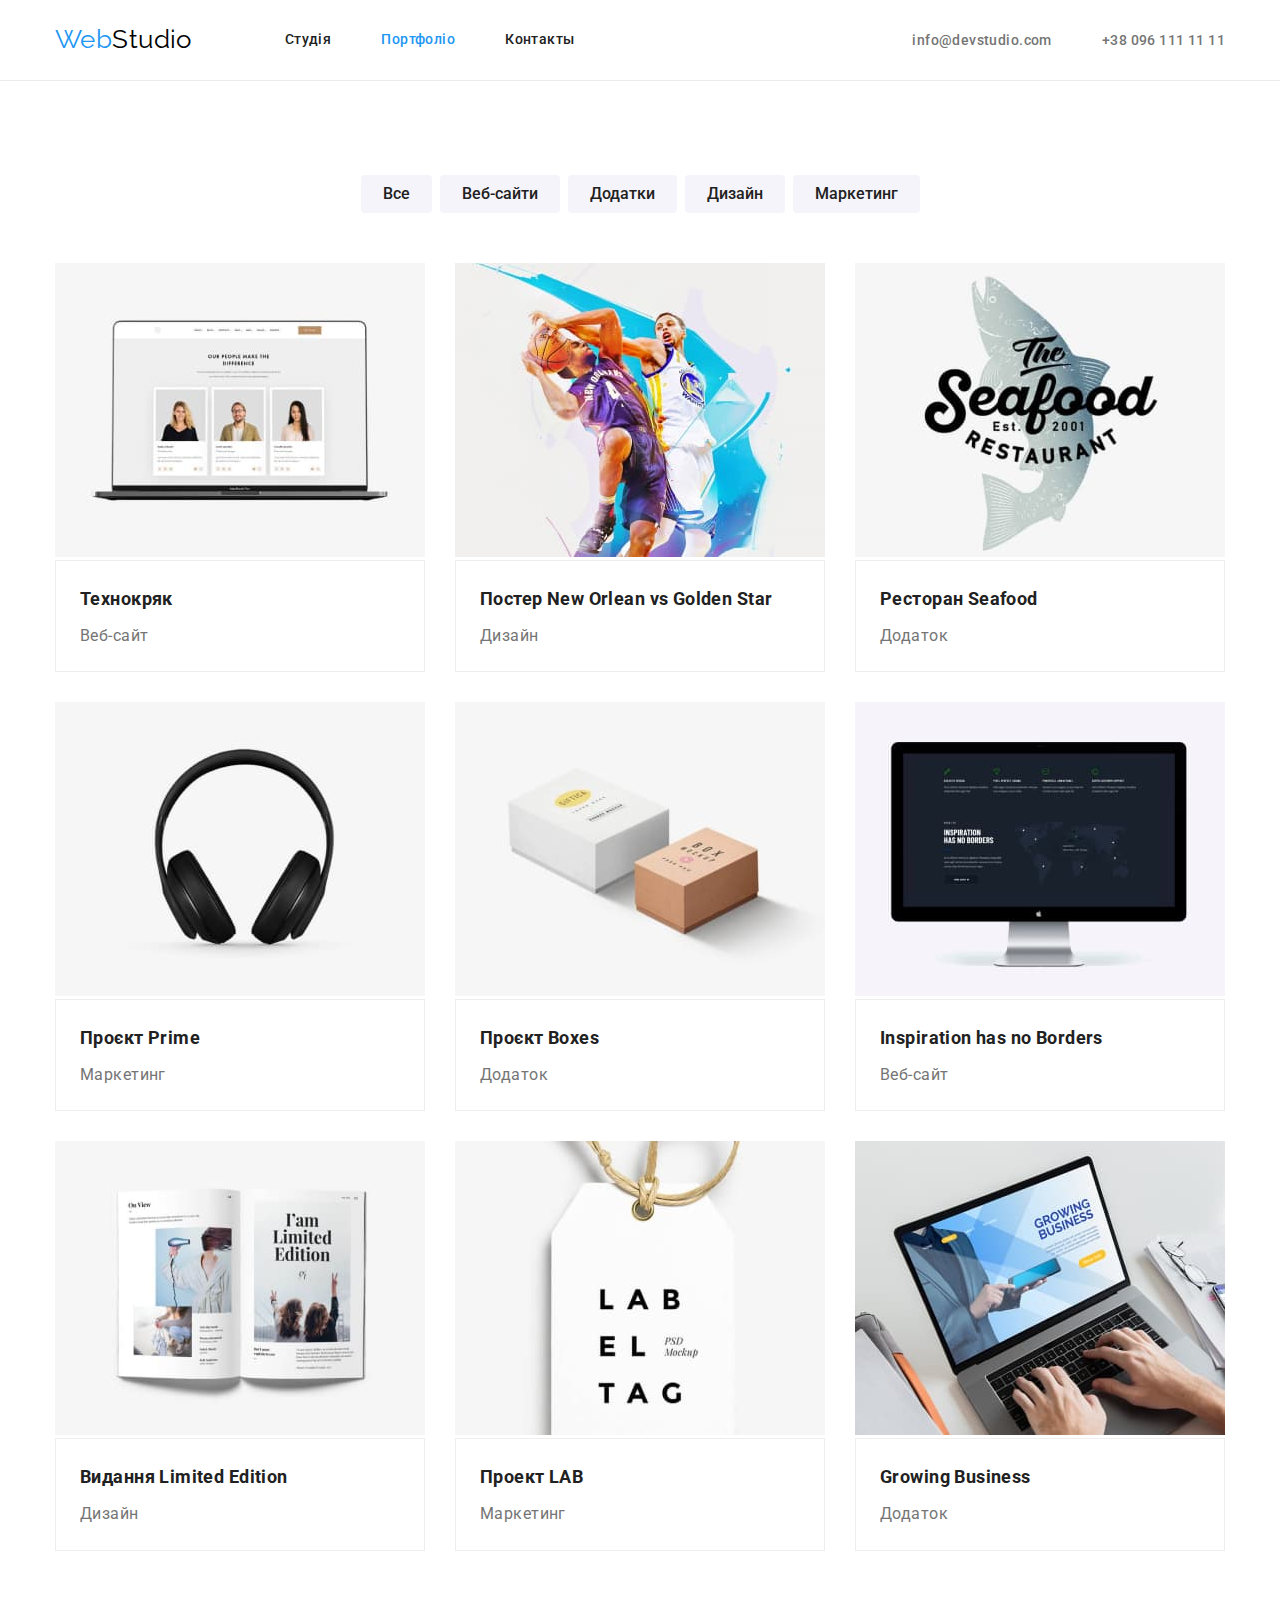
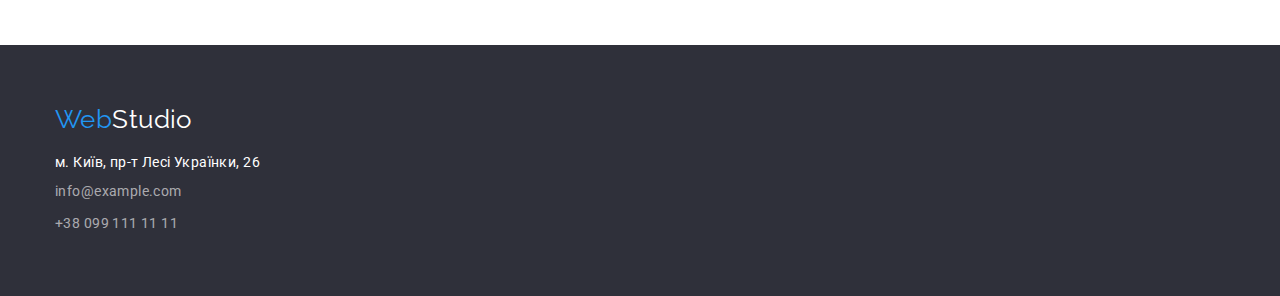
==== portfolio.html @ a88fa3f8 "star #4" ====
<!DOCTYPE html>
<html lang="ru">
  <head>
    <meta charset="UTF-8" />
    <meta http-equiv="X-UA-Compatible" content="IE=edge" />
    <meta name="viewport" content="width=device-width, initial-scale=1.0" />
    <title>Портфолио</title>
    <link rel="preconnect" href="https://fonts.googleapis.com" />
    <link rel="preconnect" href="https://fonts.gstatic.com" crossorigin />
    <link
      href="https://fonts.googleapis.com/css2?family=Raleway:wght@700&family=Roboto:wght@400;500;700;900&display=swap"
      rel="stylesheet"
    />
    <link
      rel="stylesheet"
      href="https://cdnjs.cloudflare.com/ajax/libs/modern-normalize/1.1.0/modern-normalize.css"
      integrity="sha512-Y0MM+V6ymRKN2zStTqzQ227DWhhp4Mzdo6gnlRnuaNCbc+YN/ZH0sBCLTM4M0oSy9c9VKiCvd4Jk44aCLrNS5Q=="
      crossorigin="anonymous"
      referrerpolicy="no-referrer"
    />

    <link rel="stylesheet" href="./css/styles.css" />
  </head>
  <body>
    <header class="page-header">
      <div class="container">
        <nav class="main-nav">
          <a href="index.html" class="logo"><span class="web">Web</span>Studio </a>
          <ul class="site-nav">
            <li><a href="./index.html" class="nav-link">Студія</a></li>
            <li><a class="portfolio-link curent" href="#">Портфоліо</a></li>
            <li><a href="#" class="nav-link">Контакты</a></li>
          </ul>

          <ul class="auth-nav">
            <li>
              <a class="portfolio-nav" href="mailto:info@devstudio.com">info@devstudio.com</a>
            </li>
            <li><a class="portfolio-nav" href="tel:+380961111111">+38 096 111 11 11</a></li>
          </ul>
        </nav>
      </div>
    </header>

    <main>
      <section class="section">
        <div class="container">
          <h1 class="visually-hidden">Наші роботи</h1>
          <ul class="portfolio-filter">
            <li><button class="filter" type="button">Все</button></li>
            <li><button class="filter" type="button">Веб-сайти</button></li>
            <li><button class="filter" type="button">Додатки</button></li>
            <li><button class="filter" type="button">Дизайн</button></li>
            <li><button class="filter" type="button">Маркетинг</button></li>
          </ul>
          <ul class="portfolio-examp">
            <li>
              <a href="portfolio.html">
                <img src="./images/texno.jpg" alt="якась дурня" width="370" height="294" />
                <div class="portfolio-exampl">
                  <h2 class="project-name">Технокряк</h2>
                  <p class="project-type">Веб-сайт</p>
                </div>
              </a>
            </li>
            <li>
              <a href="portfolio.html">
                <img
                  src="./images/poster.jpg"
                  alt="постер баскетбольна гра"
                  width="370"
                  height="294"
                />
                <div class="portfolio-exampl">
                  <h2 class="project-name">Постер New Orlean vs Golden Star</h2>
                  <p class="project-type">Дизайн</p>
                </div>
              </a>
            </li>
            <li>
              <a href="portfolio.html">
                <img src="./images/seafood.jpg" alt="кабачіні" width="370" height="294" />
                <div class="portfolio-exampl">
                  <h2 class="project-name">Ресторан Seafood</h2>
                  <p class="project-type">Додаток</p>
                </div>
              </a>
            </li>
            <li>
              <a href="portfolio.html">
                <img
                  src="./images/prime.jpg"
                  alt="зображення навушників"
                  width="370"
                  height="294"
                />
                <div class="portfolio-exampl">
                  <h2 class="project-name">Проєкт Prime</h2>
                  <p class="project-type">Маркетинг</p>
                </div>
              </a>
            </li>
            <li>
              <a href="portfolio.html">
                <img
                  src="./images/boxes.jpg"
                  alt="зображення 2ві коробок"
                  width="370"
                  height="294"
                />
                <div class="portfolio-exampl">
                  <h2 class="project-name">Проєкт Boxes</h2>
                  <p class="project-type">Додаток</p>
                </div>
              </a>
            </li>
            <li>
              <a href="portfolio.html">
                <img
                  src="./images/borders.jpg"
                  alt="зображення монітора"
                  width="370"
                  height="294"
                />
                <div class="portfolio-exampl">
                  <h2 class="project-name">Inspiration has no Borders</h2>
                  <p class="project-type">Веб-сайт</p>
                </div>
              </a>
            </li>
            <li>
              <a href="portfolio.html">
                <img
                  src="./images/limitededition.jpg"
                  alt="зображення журнала"
                  width="370"
                  height="294"
                />
                <div class="portfolio-exampl">
                  <h2 class="project-name">Видання Limited Edition</h2>
                  <p class="project-type">Дизайн</p>
                </div>
              </a>
            </li>
            <li>
              <a href="portfolio.html">
                <img src="./images/lab.jpg" alt="зображення лейбочки" width="370" height="294" />
                <div class="portfolio-exampl">
                  <h2 class="project-name">Проект LAB</h2>
                  <p class="project-type">Маркетинг</p>
                </div>
              </a>
            </li>
            <li>
              <a href="portfolio.html">
                <img
                  src="./images/growingbusiness.jpg"
                  alt="зображення компютера"
                  width="370"
                  height="294"
                />
                <div class="portfolio-exampl">
                  <h2 class="project-name">Growing Business</h2>
                  <p class="project-type">Додаток</p>
                </div>
              </a>
            </li>
          </ul>
        </div>
      </section>
    </main>

    <footer class="footer">
      <div class="container">
        <a href="./index.html" class="footer-logo">
          <span class="web">Web</span><span>Studio</span></a
        >

        <address>
          <ul>
            <li class="footer-adress">
              <a
                class="footer-map"
                href="https://goo.gl/maps/SbDCNhPGY1NGjC5f6"
                target="_blank"
                rel="noopener nofollow noreferrer"
                >м. Київ, пр-т Лесі Українки, 26</a
              >
            </li>
            <li class="auth-nav">
              <a class="footer-mail" href="mailto:info@example.com">info@example.com</a>
            </li>
            <li class="auth-nav">
              <a class="footer-phone" href="tel:+380991111111">+38 099 111 11 11</a>
            </li>
          </ul>
        </address>
      </div>
    </footer>
  </body>
</html>
---- css/styles.css ----
/* !Колір основного тексту #757575
колір заголовка + навігація #212121
колір героя #FFFFFF
колір посилання #2196F3 #757575
колір футера rgba(255, 255, 255, 0.6)
  колір фону #E5E5E5
  колір фону команди #F5F4FA
    колір футер фон #2F303A 
 */
:root {
  --primary-text-color: #757575;
  --title-text-color: #212121;
  --accent-color: #2196f3;
  --primary-white-color: #ffffff;
}

body {
  font-size: 14px;
  font-family: 'Roboto', sans-serif;
  letter-spacing: 0.03em;
  color: var(--primary-text-color);
  background-color: var(--primary-white-color);
}

p,
h1,
h2,
h3,
h4,
h5,
h6 {
  margin: 0;
}

ul,
ol {
  margin: 0;
  padding-left: 0;
}

button {
  cursor: pointer;
}

a {
  color: currentColor;
}

.container {
  width: 1200px;
  padding-left: 15px;
  padding-right: 15px;
  margin: 0 auto;
}

.logo {
  font-family: raleway;
  font-size: 26px;
  color: #000000;
  text-decoration: none;
}

.web {
  color: var(--accent-color);
  font-family: raleway;
  text-decoration: none;
}

a {
  text-decoration: none;
}

ul {
  list-style: none;
}

/* .site-nav a {
    color: var(--title-text-color);
    text-decoration: none;
} */

.main-nav {
  display: flex;
  align-items: center;
  /* justify-content: space-between; */
}
/* .curent {
  display: flex;
  flex-direction: column;
  justify-content: center;
} */

/* .auth-nav main-nav {
  display: flex;
} */
.nav-link {
  font-weight: 500;
  font-size: 14px;
  line-height: 1.14;
  color: var(--title-text-color);
}

.curent {
  color: var(--accent-color);
}

.auth-nav {
  text-decoration: none;
}

.site-nav a:hover,
.site-nav a:focus,
.auth-nav a:focus,
.auth-nav a:hover {
  color: var(--accent-color);
  text-decoration: none;
  font-style: medium;
}

.visibility {
  visibility: hidden;
}
.visually-hidden {
  position: absolute;
  width: 1px;
  height: 1px;
  margin: -1px;
  border: 0;
  padding: 0;

  white-space: nowrap;
  clip-path: inset(100%);
  clip: rect(0 0 0 0);
  overflow: hidden;
}

.our-features {
  display: flex;
  gap: 30px;
}
.auth-nav:hover,
.auth-nav {
  color: var(--primary-text-color);
  text-decoration: none;
}

.site-nav,
.auth-nav {
  margin-left: auto;
  display: flex;
  text-decoration: none;
}
.site-nav {
  display: flex;
  margin-left: 93px;
}
.site-nav li {
  margin-right: 50px;
}
.auth-nav li {
  margin-right: 50px;
}
.auth-nav .main-nav {
  margin-left: auto;
}

.site-nav li:last-child,
.site-nav .item :last-child {
  margin-right: 0;
}
.auth-nav li:last-child {
  margin-right: 0;
}
.site-nav .nav-link,
.auth-nav .portfolio-nav,
.portfolio-link {
  display: block;
  padding-top: 32px;
  padding-bottom: 32px;
}

/* .auth-nav + .portfolio-nav {
  margin-left: 50px;
} */

.page-header {
  text-decoration: none;
  border-bottom: 1px solid #ececec;
}

/* hero  */
.hero {
  padding-top: 200px;
  padding-bottom: 200px;
  color: var(--primary-white-color);
  background-color: #2f303a;
}
.hero .container {
  text-align: center;
}
.hero-title {
  display: block;
  text-align: center;
  margin-left: auto;
  margin-right: auto;
  max-width: 696px;
  color: var(--primary-white-color);
  font-size: 44px;
  text-transform: uppercase;
  margin-bottom: 30px;
  font-weight: 900;
  line-height: 1.36364;
}

.button-reserv {
  background-color: var(--accent-color);
  color: var(--primary-white-color);
  font-weight: 700;
  padding: 10px 32px;
  font-size: 16px;
  border-radius: 4px;
  border: none;
  cursor: pointer;
}

/* section  */
.section {
  padding-top: 94px;
  padding-bottom: 94px;
}
.section-what-we-do {
  padding-bottom: 94px;
}

.section-title {
  color: var(--title-text-color);
  font-weight: 700;
  font-size: 14px;
  line-height: 1.14;
  text-transform: uppercase;
  margin-bottom: 10px;
}

.section-article {
  line-height: 1.71;
}
.section-li {
  margin-right: 30px;
}

.work-title {
  display: block;
  text-align: center;
  margin-bottom: 50px;
  font-size: 36px;
  color: var(--title-text-color);
}

/* team */
.section-comand {
  background-color: #f5f4fa;
  padding-top: 94px;
  padding-bottom: 94px;
}
/* .container-team {
  width: 1200px;
  padding-left: 15px;
  padding-right: 15px;
  margin: 0 auto;
} */
.team-title {
  display: flex;
  justify-content: center;
  margin-bottom: 50px;
  font-size: 36px;

  color: var(--title-text-color);
}

.phone-team {
  background-color: var(--primary-white-color);
}
.our-team-card {
  padding-top: 30px;
  padding-bottom: 30px;
}

.team-name {
  display: flex;
  gap: 30px;
  justify-content: center;
  font-weight: 500;
  font-size: 16px;
  line-height: 1.18;
  color: var(--title-text-color);
  margin-bottom: 10px;
}

.team-post {
  text-align: center;
  font-weight: 400;
  font-size: 16px;
  line-height: 1.18;
  color: var(--primary-text-color);
}

.footer {
  background-color: #2f303a;
  padding-top: 60px;
  padding-bottom: 60px;
}
/* .container-footer {
  margin-top: 94px;
  padding-left: 15px;
  padding-right: 15px;
  margin: 0 auto;
  height: 252px;
} */
.footer-logo {
  display: flex;
  margin-bottom: 20px;
  font-family: raleway;
  font-size: 26px;
  color: var(--primary-white-color);
  text-decoration: none;
}

.footer-adress {
  font-style: normal;
  text-decoration: none;
  margin-bottom: 9px;
}

.footer-adress:hover,
.footer-adress:focus {
  color: #2196f3;
}

.footer-phone {
  line-height: 1.714;
  color: rgba(255, 255, 255, 0.6);
}
.footer-mail {
  line-height: 1.714;
  color: rgba(255, 255, 255, 0.6);
  margin-bottom: 9px;
}

/* портфоліо */
/* .portfolio-section {
  text-decoration: none;
} */
.portfolio-filter {
  display: flex;
  justify-content: center;
  margin-bottom: 50px;
}
.portfolio-filter li:not(:last-child) {
  margin-right: 8px;
}
.filter {
  font-family: inherit;
  font-weight: 500;
  font-size: 16px;
  line-height: 1.62;
  background-color: #f5f4fa;
  color: var(--title-text-color);
  cursor: pointer;
  border-radius: 4px;
  border: none;
  padding: 6px 22px;
}

.filter:hover,
.filter:focus {
  color: var(--primary-white-color);
  background-color: var(--accent-color);
  box-shadow: 0px 3px 1px rgba(0, 0, 0, 0.1), 0px 1px 2px rgba(0, 0, 0, 0.08),
    0px 2px 2px rgba(0, 0, 0, 0.12);
  padding: 6px 22px;
}

.button:hover,
.button:focus {
  color: var(--accent-color);
}
.portfolio-examp {
  display: flex;
  flex-wrap: wrap;
  /* margin-left: 24px; */
  gap: 30px;
}
.portfolio-exampl {
  padding: 20px 24px;
  border: 1px solid #eeeeee;
}
.project-name {
  font-style: Bold;
  font-size: 18px;
  line-height: 2;
  color: var(--title-text-color);
  text-decoration: none;
  margin-bottom: 4px;
}

.project-type {
  text-decoration: none;
  font-style: Regular;
  font-size: 16px;
  line-height: 1.88;
  color: var(--primary-text-color);
}

/* виправлення  */
.auth-nav {
  text-decoration: none;
  color: var(--title-text-color);
  font-style: normal;
  color: var(--primary-white-color);
}

.footer-map {
  font-style: normal;
  color: var(--primary-white-color);
}

.footer-map:hover {
  color: var(--accent-color);
}

.portfolio-header {
  text-decoration: none;
  border: 1px solid #ececec;
}

.portfolio-nav {
  font-weight: 500;
  text-decoration: none;
  color: var(--primary-text-color);
}

.portfolio-link {
  font-weight: 500;
  font-size: 14px;
  line-height: 1.14;
  text-decoration: none;
  /* color: var(--title-text-color); */
}

.nav-link.curent {
  color: var(--accent-color);
}
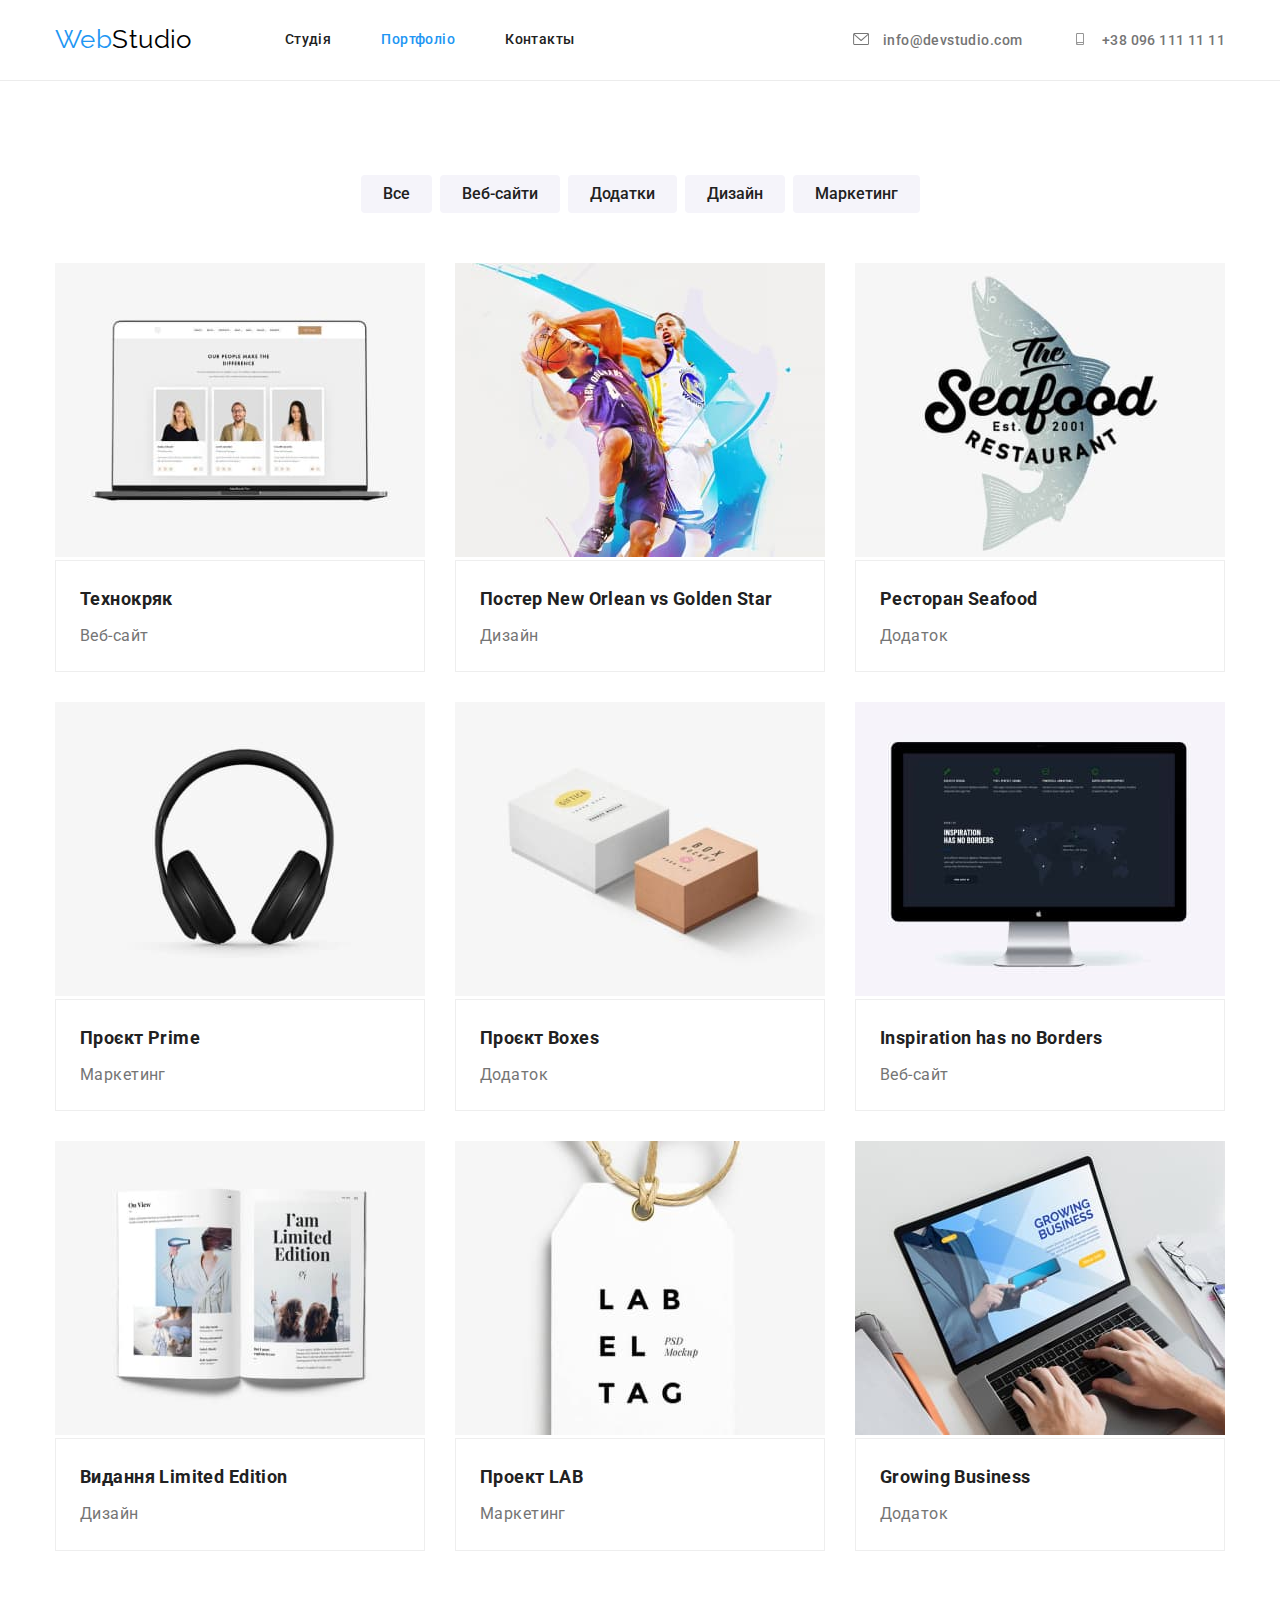
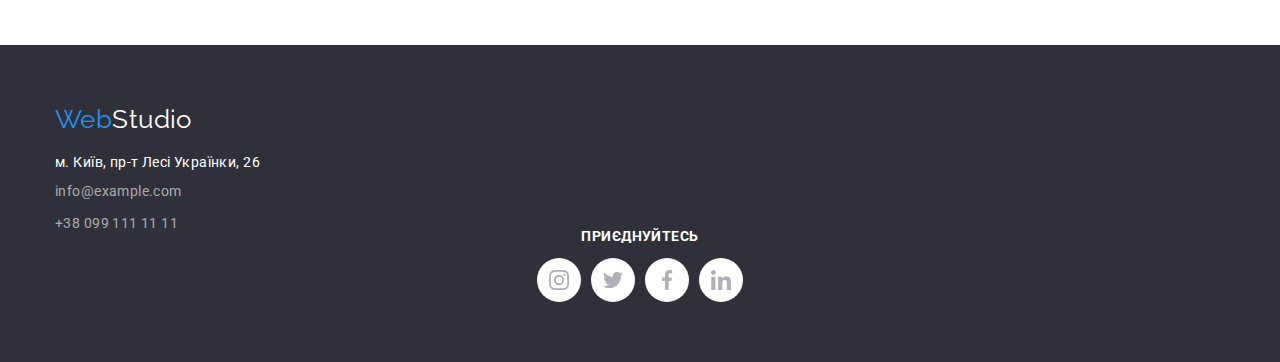
==== commit d042ae12: "rev 1 без героя" ====
--- a/portfolio.html
+++ b/portfolio.html
@@ -34,9 +34,21 @@
 
           <ul class="auth-nav">
             <li>
-              <a class="portfolio-nav" href="mailto:info@devstudio.com">info@devstudio.com</a>
-            </li>
-            <li><a class="portfolio-nav" href="tel:+380961111111">+38 096 111 11 11</a></li>
+              <a class="portfolio-nav" href="mailto:info@devstudio.com"
+                ><svg class="pic-mail" width="16px" height="12px">
+                  <use href=".//images/icons.svg#icon-letter"></use>
+                </svg>
+                info@devstudio.com</a
+              >
+            </li>
+            <li>
+              <a class="portfolio-nav" href="tel:+380961111111">
+                <svg class="pic-mail" width="16px" height="12px">
+                  <use href=".//images/icons.svg#icon-smartphone"></use>
+                </svg>
+                +38 096 111 11 11</a
+              >
+            </li>
           </ul>
         </nav>
       </div>
@@ -172,29 +184,63 @@
 
     <footer class="footer">
       <div class="container">
-        <a href="./index.html" class="footer-logo">
-          <span class="web">Web</span><span>Studio</span></a
-        >
-
-        <address>
-          <ul>
-            <li class="footer-adress">
-              <a
-                class="footer-map"
-                href="https://goo.gl/maps/SbDCNhPGY1NGjC5f6"
-                target="_blank"
-                rel="noopener nofollow noreferrer"
-                >м. Київ, пр-т Лесі Українки, 26</a
-              >
-            </li>
-            <li class="auth-nav">
-              <a class="footer-mail" href="mailto:info@example.com">info@example.com</a>
-            </li>
-            <li class="auth-nav">
-              <a class="footer-phone" href="tel:+380991111111">+38 099 111 11 11</a>
-            </li>
-          </ul>
-        </address>
+        <div>
+          <a href="./index.html" class="footer-logo">
+            <span class="web">Web</span><span>Studio</span></a
+          >
+          <address>
+            <ul>
+              <li class="footer-adress">
+                <a
+                  class="footer-map"
+                  href="https://goo.gl/maps/SbDCNhPGY1NGjC5f6"
+                  target="_blank"
+                  rel="noopener nofollow noreferrer"
+                  >м. Київ, пр-т Лесі Українки, 26</a
+                >
+              </li>
+              <li class="auth-nav">
+                <a class="footer-mail" href="mailto:info@example.com">info@example.com</a>
+              </li>
+              <li class="auth-nav">
+                <a class="footer-phone" href="tel:+380991111111">+38 099 111 11 11</a>
+              </li>
+            </ul>
+          </address>
+        </div>
+        <div>
+          <h3 class="footer-go">приєднуйтесь</h3>
+          <ul class="social-list">
+            <li class="social-name">
+              <a class="social-link" href="">
+                <svg class="social-icon" width="20" height="20">
+                  <use href="./images/icons.svg#icon-insta"></use>
+                </svg>
+              </a>
+            </li>
+            <li class="social-name">
+              <a class="social-link" href="">
+                <svg class="social-icon" width="20" height="20">
+                  <use href="./images/icons.svg#icon-tweet"></use>
+                </svg>
+              </a>
+            </li>
+            <li class="social-name">
+              <a class="social-link" href="">
+                <svg class="social-icon" width="20" height="20">
+                  <use href="./images/icons.svg#icon-fb"></use>
+                </svg>
+              </a>
+            </li>
+            <li class="social-name">
+              <a class="social-link" href="">
+                <svg class="social-icon" width="20" height="20">
+                  <use href="./images/icons.svg#icon-link"></use>
+                </svg>
+              </a>
+            </li>
+          </ul>
+        </div>
       </div>
     </footer>
   </body>
--- a/css/styles.css
+++ b/css/styles.css
@@ -134,9 +134,28 @@
   overflow: hidden;
 }
 
+.our-features-pic {
+  width: 270px;
+  height: 120px;
+  background-color: #f5f4fa;
+  border-radius: 4px;
+  padding: 25px 100px;
+  /* margin-bottom: 30px; */
+}
+
 .our-features {
   display: flex;
+  justify-content: center;
+  text-align: center;
   gap: 30px;
+}
+
+.our-features-icon {
+  /* padding-top: 25px;
+  padding-left: 25px; */
+
+  /* justify-content: center;
+  text-align: center; */
 }
 .auth-nav:hover,
 .auth-nav {
@@ -239,6 +258,7 @@
   line-height: 1.14;
   text-transform: uppercase;
   margin-bottom: 10px;
+  margin-top: 30px;
 }
 
 .section-article {
@@ -282,7 +302,8 @@
 }
 .our-team-card {
   padding-top: 30px;
-  padding-bottom: 30px;
+  padding-bottom: 16px;
+  /* padding-bottom: 30px; */
 }
 
 .team-name {
@@ -302,6 +323,80 @@
   font-size: 16px;
   line-height: 1.18;
   color: var(--primary-text-color);
+  /* margin-bottom: 16px; */
+}
+
+.social-list {
+  display: flex;
+  justify-content: center;
+  gap: 10px;
+}
+.regular-list {
+  display: flex;
+  justify-content: center;
+  gap: 30px;
+}
+
+.social-link {
+  width: 44px;
+  height: 44px;
+  border-radius: 50%;
+  background-color: #ffffff;
+  display: flex;
+  align-items: center;
+  justify-content: center;
+}
+.social-icon {
+  fill: #afb1b8;
+}
+.social-link:hover,
+.social-link:focus {
+  background-color: #2196f3;
+}
+.social-link:hover .social-icon {
+  fill: #ffffff;
+}
+.social-link:focus .social-icon {
+  fill: #ffffff;
+}
+
+.regular-customers-title {
+  font-weight: 700;
+  font-size: 36px;
+  line-height: 1.1666;
+  text-align: center;
+  letter-spacing: 0.03em;
+  color: var(--title-text-color);
+  margin-bottom: 50px;
+}
+.regular-customers {
+  display: flex;
+  justify-content: center;
+  text-align: center;
+  gap: 30px;
+}
+.customers {
+  width: 170px;
+  height: 92px;
+  border: 1px solid #afb1b8;
+  border-radius: 4px;
+  display: flex;
+  justify-content: center;
+  text-align: center;
+  padding: 16px 32px;
+  box-shadow: 0px 3px 1px rgba(0, 0, 0, 0.1), 0px 1px 2px rgba(0, 0, 0, 0.08),
+    0px 2px 2px rgba(0, 0, 0, 0.12);
+}
+
+.customers-pic {
+  fill: #afb1b8;
+}
+.customers-pic:hover,
+.customers-pic:focus {
+  fill: #2196f3;
+}
+.customers-icon .customers-pic:hover {
+  border: 1px solid #2196f3;
 }
 
 .footer {
@@ -439,6 +534,21 @@
   color: var(--primary-text-color);
 }
 
+.pic-mail {
+  margin-right: 10px;
+  fill: #757575;
+}
+.portfolio-nav:hover .pic-mail,
+.portfolio-nav:focus .pic-mail {
+  fill: #2196f3;
+}
+/* .portfolio-nav::before {
+  content: '';
+} */
+/* .portfolio-nav::after {
+  content: '\275E';
+} */
+
 .portfolio-link {
   font-weight: 500;
   font-size: 14px;
@@ -450,3 +560,17 @@
 .nav-link.curent {
   color: var(--accent-color);
 }
+.footer-go {
+  text-align: center;
+  color: #ffffff;
+  font-weight: 700;
+  font-size: 14px;
+  line-height: 1.1428px;
+  letter-spacing: 0.03em;
+  text-transform: uppercase;
+  margin-bottom: 20px;
+}
+.social-icon-ft {
+  padding-bottom: 100px;
+  fill: rgba(255, 255, 255, 0.1);
+  
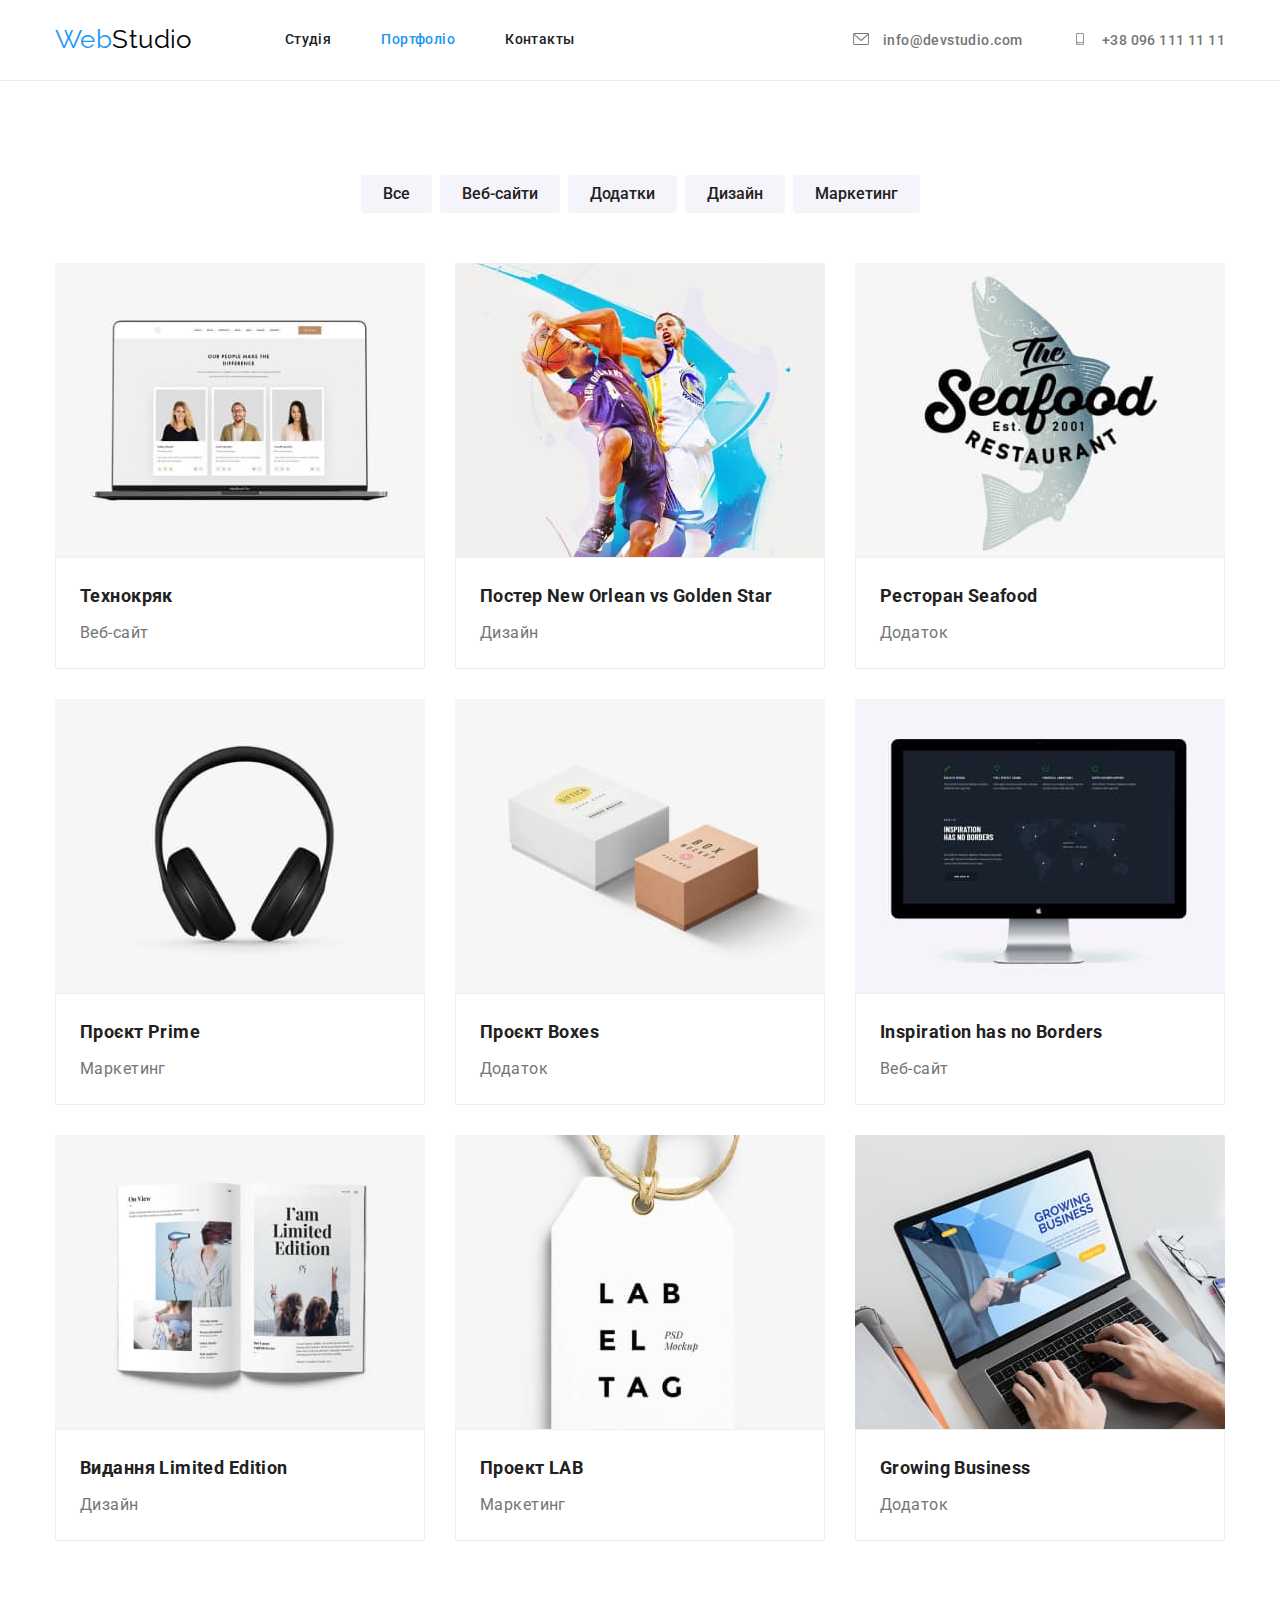
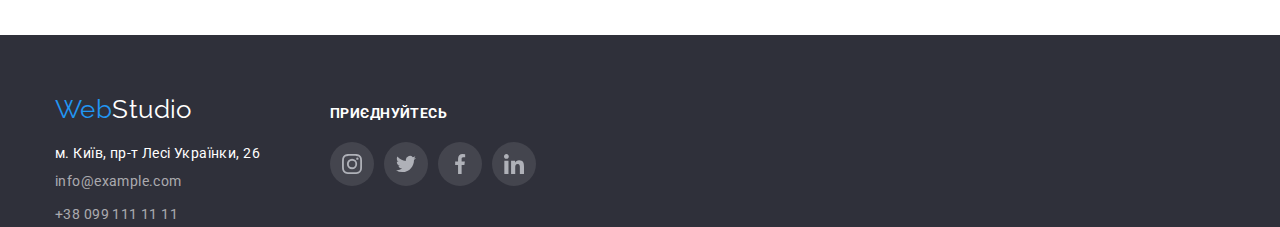
==== commit a4b724d3: "rev3 final?" ====
--- a/portfolio.html
+++ b/portfolio.html
@@ -66,7 +66,7 @@
             <li><button class="filter" type="button">Маркетинг</button></li>
           </ul>
           <ul class="portfolio-examp">
-            <li>
+            <li class="port-exampl">
               <a href="portfolio.html">
                 <img src="./images/texno.jpg" alt="якась дурня" width="370" height="294" />
                 <div class="portfolio-exampl">
@@ -75,7 +75,7 @@
                 </div>
               </a>
             </li>
-            <li>
+            <li class="port-exampl">
               <a href="portfolio.html">
                 <img
                   src="./images/poster.jpg"
@@ -89,7 +89,7 @@
                 </div>
               </a>
             </li>
-            <li>
+            <li class="port-exampl">
               <a href="portfolio.html">
                 <img src="./images/seafood.jpg" alt="кабачіні" width="370" height="294" />
                 <div class="portfolio-exampl">
@@ -98,7 +98,7 @@
                 </div>
               </a>
             </li>
-            <li>
+            <li class="port-exampl">
               <a href="portfolio.html">
                 <img
                   src="./images/prime.jpg"
@@ -112,7 +112,7 @@
                 </div>
               </a>
             </li>
-            <li>
+            <li class="port-exampl">
               <a href="portfolio.html">
                 <img
                   src="./images/boxes.jpg"
@@ -126,7 +126,7 @@
                 </div>
               </a>
             </li>
-            <li>
+            <li class="port-exampl">
               <a href="portfolio.html">
                 <img
                   src="./images/borders.jpg"
@@ -140,7 +140,7 @@
                 </div>
               </a>
             </li>
-            <li>
+            <li class="port-exampl">
               <a href="portfolio.html">
                 <img
                   src="./images/limitededition.jpg"
@@ -154,7 +154,7 @@
                 </div>
               </a>
             </li>
-            <li>
+            <li class="port-exampl">
               <a href="portfolio.html">
                 <img src="./images/lab.jpg" alt="зображення лейбочки" width="370" height="294" />
                 <div class="portfolio-exampl">
@@ -163,7 +163,7 @@
                 </div>
               </a>
             </li>
-            <li>
+            <li class="port-exampl">
               <a href="portfolio.html">
                 <img
                   src="./images/growingbusiness.jpg"
@@ -208,32 +208,32 @@
             </ul>
           </address>
         </div>
-        <div>
+        <div class="go-go">
           <h3 class="footer-go">приєднуйтесь</h3>
           <ul class="social-list">
             <li class="social-name">
-              <a class="social-link" href="">
+              <a class="footer-social-link" href="">
                 <svg class="social-icon" width="20" height="20">
                   <use href="./images/icons.svg#icon-insta"></use>
                 </svg>
               </a>
             </li>
             <li class="social-name">
-              <a class="social-link" href="">
+              <a class="footer-social-link" href="">
                 <svg class="social-icon" width="20" height="20">
                   <use href="./images/icons.svg#icon-tweet"></use>
                 </svg>
               </a>
             </li>
             <li class="social-name">
-              <a class="social-link" href="">
+              <a class="footer-social-link" href="">
                 <svg class="social-icon" width="20" height="20">
                   <use href="./images/icons.svg#icon-fb"></use>
                 </svg>
               </a>
             </li>
             <li class="social-name">
-              <a class="social-link" href="">
+              <a class="footer-social-link" href="">
                 <svg class="social-icon" width="20" height="20">
                   <use href="./images/icons.svg#icon-link"></use>
                 </svg>
--- a/css/styles.css
+++ b/css/styles.css
@@ -41,6 +41,9 @@
 button {
   cursor: pointer;
 }
+img {
+  display: block;
+}
 
 a {
   color: currentColor;
@@ -139,24 +142,16 @@
   height: 120px;
   background-color: #f5f4fa;
   border-radius: 4px;
-  padding: 25px 100px;
-  /* margin-bottom: 30px; */
+  display: flex;
+  justify-content: center;
+  text-align: center;
 }
 
 .our-features {
   display: flex;
-  justify-content: center;
-  text-align: center;
   gap: 30px;
 }
 
-.our-features-icon {
-  /* padding-top: 25px;
-  padding-left: 25px; */
-
-  /* justify-content: center;
-  text-align: center; */
-}
 .auth-nav:hover,
 .auth-nav {
   color: var(--primary-text-color);
@@ -213,6 +208,14 @@
   padding-bottom: 200px;
   color: var(--primary-white-color);
   background-color: #2f303a;
+  background-image: linear-gradient(rgba(47, 48, 58, 0.4), rgba(47, 48, 58, 0.4)),
+    url(../images/hero.jpg);
+  /* width: 1600px; */
+  height: 600px;
+  left: 0;
+  top: 80px;
+  background-repeat: no-repeat;
+  background-position: center;
 }
 .hero .container {
   text-align: center;
@@ -264,9 +267,6 @@
 .section-article {
   line-height: 1.71;
 }
-.section-li {
-  margin-right: 30px;
-}
 
 .work-title {
   display: block;
@@ -302,8 +302,7 @@
 }
 .our-team-card {
   padding-top: 30px;
-  padding-bottom: 16px;
-  /* padding-bottom: 30px; */
+  padding-bottom: 30px;
 }
 
 .team-name {
@@ -323,7 +322,7 @@
   font-size: 16px;
   line-height: 1.18;
   color: var(--primary-text-color);
-  /* margin-bottom: 16px; */
+  margin-bottom: 16px;
 }
 
 .social-list {
@@ -383,26 +382,44 @@
   display: flex;
   justify-content: center;
   text-align: center;
-  padding: 16px 32px;
-  box-shadow: 0px 3px 1px rgba(0, 0, 0, 0.1), 0px 1px 2px rgba(0, 0, 0, 0.08),
-    0px 2px 2px rgba(0, 0, 0, 0.12);
 }
 
 .customers-pic {
   fill: #afb1b8;
 }
-.customers-pic:hover,
+/* .customers-pic:hover,
 .customers-pic:focus {
   fill: #2196f3;
-}
-.customers-icon .customers-pic:hover {
+} */
+
+.customers-icon {
+  display: flex;
+  height: 100%;
+  width: 100%;
+  justify-content: center;
+  align-items: center;
+}
+.customers-icon:hover,
+.customers-icon:focus {
   border: 1px solid #2196f3;
+}
+.customers-icon:hover .customers-pic,
+.customers-icon:focus .customers-pic {
+  fill: #2196f3;
 }
 
 .footer {
   background-color: #2f303a;
   padding-top: 60px;
-  padding-bottom: 60px;
+  /* padding-bottom: 60px; */
+}
+.phone-team {
+  box-shadow: 0px 3px 1px rgba(0, 0, 0, 0.1), 0px 1px 2px rgba(0, 0, 0, 0.08),
+    0px 2px 2px rgba(0, 0, 0, 0.12);
+}
+.footer .container {
+  display: flex;
+  align-items: baseline;
 }
 /* .container-footer {
   margin-top: 94px;
@@ -489,6 +506,11 @@
   padding: 20px 24px;
   border: 1px solid #eeeeee;
 }
+.port-exampl:focus,
+.port-exampl:hover {
+  box-shadow: 0px 1px 1px rgba(0, 0, 0, 0.12), 0px 4px 4px rgba(0, 0, 0, 0.06),
+    1px 4px 6px rgba(0, 0, 0, 0.16);
+}
 .project-name {
   font-style: Bold;
   font-size: 18px;
@@ -519,7 +541,8 @@
   color: var(--primary-white-color);
 }
 
-.footer-map:hover {
+.footer-map:hover,
+.footer-map:focus {
   color: var(--accent-color);
 }
 
@@ -560,17 +583,34 @@
 .nav-link.curent {
   color: var(--accent-color);
 }
+.go-go {
+  margin-left: 70px;
+  /* padding-bottom: 100px; */
+}
 .footer-go {
-  text-align: center;
   color: #ffffff;
   font-weight: 700;
   font-size: 14px;
-  line-height: 1.1428px;
+  line-height: 1.14;
   letter-spacing: 0.03em;
   text-transform: uppercase;
   margin-bottom: 20px;
+  /* padding-top: 72px; */
 }
 .social-icon-ft {
   padding-bottom: 100px;
   fill: rgba(255, 255, 255, 0.1);
-  
+}
+.footer-social-link {
+  width: 44px;
+  height: 44px;
+  border-radius: 50%;
+  background-color: #ffffff1a;
+  display: flex;
+  align-items: center;
+  justify-content: center;
+}
+.footer-social-link:hover,
+.footer-social-link:focus {
+  background-color: #2196f3;
+}
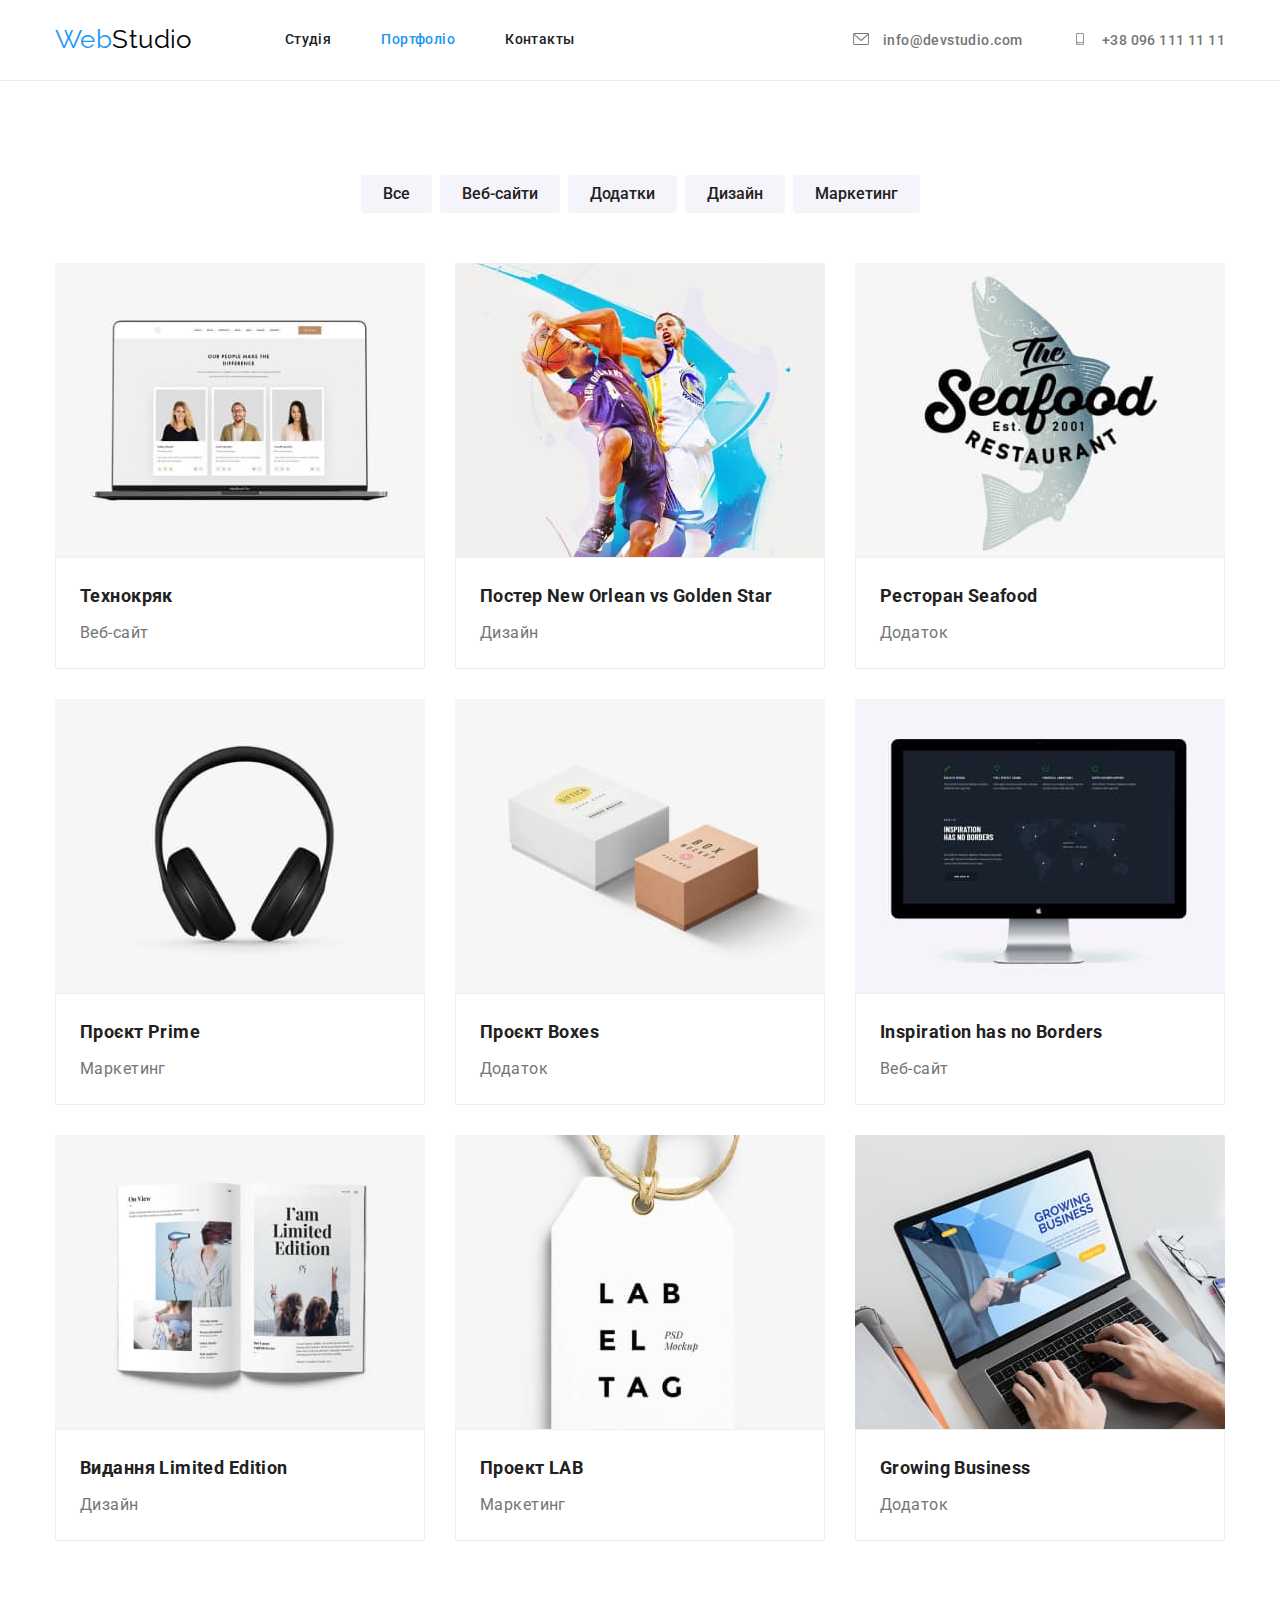
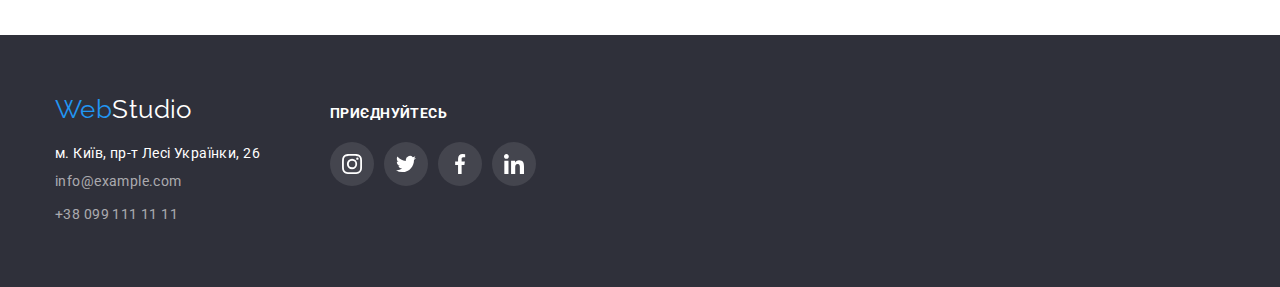
==== commit 64a162b9: "rev 1 ghjvs;jr" ====
--- a/portfolio.html
+++ b/portfolio.html
@@ -67,8 +67,15 @@
           </ul>
           <ul class="portfolio-examp">
             <li class="port-exampl">
+              <div class="portfolio-wrap">
               <a href="portfolio.html">
                 <img src="./images/texno.jpg" alt="якась дурня" width="370" height="294" />
+                <p class="window">
+                  Ресурс пропонує комплексні пропозиції з різним рівнем функціоналу та сервісів. Все
+                  це дозволить відвідувачу отримати вичерпні відомості про компанію чи приватну
+                  особу.
+                </p>
+                </div>
                 <div class="portfolio-exampl">
                   <h2 class="project-name">Технокряк</h2>
                   <p class="project-type">Веб-сайт</p>
--- a/css/styles.css
+++ b/css/styles.css
@@ -201,6 +201,8 @@
   text-decoration: none;
   border-bottom: 1px solid #ececec;
 }
+.page-header .item.primary::after {
+}
 
 /* hero  */
 .hero {
@@ -243,6 +245,8 @@
   border-radius: 4px;
   border: none;
   cursor: pointer;
+  line-height: 1.6;
+  letter-spacing: 0.06em;
 }
 
 /* section  */
@@ -346,7 +350,7 @@
   justify-content: center;
 }
 .social-icon {
-  fill: #afb1b8;
+  fill: #ffffff;
 }
 .social-link:hover,
 .social-link:focus {
@@ -411,7 +415,7 @@
 .footer {
   background-color: #2f303a;
   padding-top: 60px;
-  /* padding-bottom: 60px; */
+  padding-bottom: 60px;
 }
 .phone-team {
   box-shadow: 0px 3px 1px rgba(0, 0, 0, 0.1), 0px 1px 2px rgba(0, 0, 0, 0.08),
@@ -505,6 +509,30 @@
 .portfolio-exampl {
   padding: 20px 24px;
   border: 1px solid #eeeeee;
+}
+.port-exampl {
+  position: relative;
+}
+.window {
+  position: absolute;
+  top: 0;
+  font-size: 18px;
+  line-height: 1.56;
+  letter-spacing: 0.03em;
+  color: #ffffff;
+  padding: 63px 24px;
+  width: 370px;
+  height: 294px;
+  background-color: rgba(33, 150, 243, 0.9);
+  transform: translateY(100%);
+  transition: transform 250ms linear;
+}
+.portfolio-wrap {
+  position: relative;
+  overflow: hidden;
+}
+.port-exampl:hover .window {
+  transform: translateY(0);
 }
 .port-exampl:focus,
 .port-exampl:hover {
@@ -614,3 +642,43 @@
 .footer-social-link:focus {
   background-color: #2196f3;
 }
+.backdrop {
+  position: fixed;
+  width: 100%;
+  height: 100%;
+  top: 0;
+  background-color: #rgba(0, 0, 0, 0.2);
+  transition: opacity 250ms linear, visibity 250ms linear;
+}
+.backdrop.is-hidden .modal {
+  transform: scale(0.1);
+  transform: translate (-50%, -50%), scale(0.1);
+}
+
+.modal {
+  width: 500px;
+  min-height: 500px;
+  border: 1px solid #0000001a;
+  background-color: #ffffff;
+  border-radius: 10px;
+  position: absolute;
+  top: 50%;
+  left: 50%;
+  transform: translate(-50%, -50%) scale(1);
+  transition: transform 250ms linear;
+}
+.modal-close {
+  width: 30px;
+  height: 30px;
+  border: 1px solid #0000001a;
+  border-radius: 50%;
+  background-color: transparent;
+  position: absolute;
+  right: 10px;
+  top: 10px;
+}
+.is-hidden {
+  visibility: hidden;
+  opacity: 0;
+  pointer-events: none;
+}
